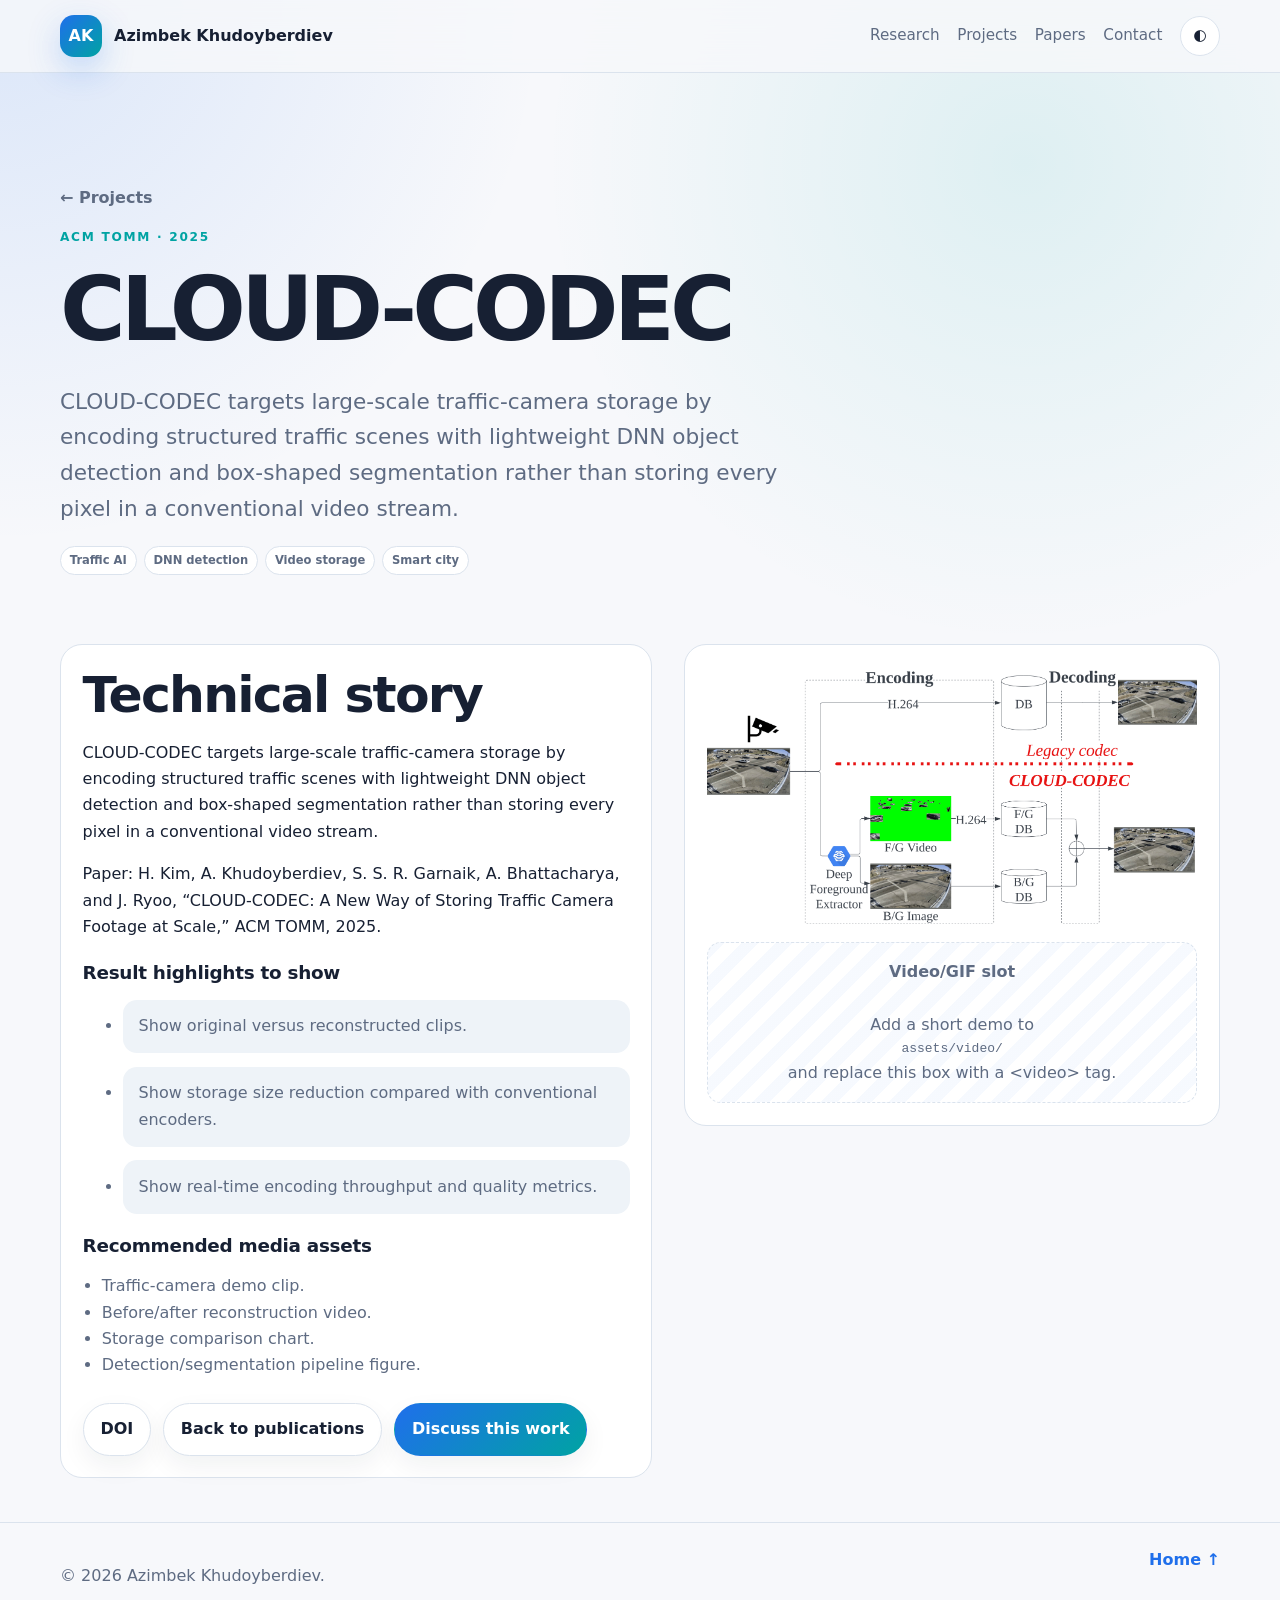
==== projects/cloud-codec.html @ abdb2811 "Initial professional website" ====
<!doctype html>
<html lang="en" data-theme="light">
<head>
  <meta charset="utf-8" />
  <meta name="viewport" content="width=device-width, initial-scale=1" />
  <title>CLOUD-CODEC · Azimbek Khudoyberdiev</title>
  <meta name="description" content="CLOUD-CODEC targets large-scale traffic-camera storage by encoding structured traffic scenes with lightweight DNN object detection and box-shaped segmentation rather than storing every pixel in a conventional video stream." />
  <link rel="icon" href="../assets/img/favicon.svg" type="image/svg+xml" />
  <link rel="stylesheet" href="../assets/css/styles.css" />
</head>
<body>
  <a class="skip-link" href="#main">Skip to main content</a>
  <header class="site-header">
    <nav class="nav" aria-label="Primary navigation">
      <a class="brand" href="../index.html#top"><span class="brand-mark">AK</span><span class="brand-text">Azimbek Khudoyberdiev</span></a>
      <button class="nav-toggle" aria-expanded="false" aria-controls="nav-menu">Menu</button>
      <div class="nav-menu" id="nav-menu">
        <a href="../index.html#research">Research</a>
        <a href="../index.html#projects">Projects</a>
        <a href="../index.html#publications">Papers</a>
        <a href="../index.html#contact">Contact</a>
        <button class="theme-toggle" type="button" aria-label="Toggle dark mode">◐</button>
      </div>
    </nav>
  </header>
  <main id="main">
    <section class="project-hero">
      <div class="container">
        <p class="breadcrumb"><a href="../index.html#projects">← Projects</a></p>
        <p class="eyebrow">ACM TOMM · 2025</p>
        <h1>CLOUD-CODEC</h1>
        <p class="lead">CLOUD-CODEC targets large-scale traffic-camera storage by encoding structured traffic scenes with lightweight DNN object detection and box-shaped segmentation rather than storing every pixel in a conventional video stream.</p>
        <div class="tag-row" style="margin-top:1.2rem"><span>Traffic AI</span><span>DNN detection</span><span>Video storage</span><span>Smart city</span></div>
      </div>
    </section>
    <section class="section-pad" style="padding-top:0">
      <div class="container detail-grid">
        <article class="detail-card">
          <h2>Technical story</h2>
          <p>CLOUD-CODEC targets large-scale traffic-camera storage by encoding structured traffic scenes with lightweight DNN object detection and box-shaped segmentation rather than storing every pixel in a conventional video stream.</p>
          <p>Paper: H. Kim, A. Khudoyberdiev, S. S. R. Garnaik, A. Bhattacharya, and J. Ryoo, “CLOUD-CODEC: A New Way of Storing Traffic Camera Footage at Scale,” ACM TOMM, 2025.</p>
          <h3 style="margin-top:1.4rem">Result highlights to show</h3>
          <ul class="result-list"><li>Show original versus reconstructed clips.</li><li>Show storage size reduction compared with conventional encoders.</li><li>Show real-time encoding throughput and quality metrics.</li></ul>
          <h3 style="margin-top:1.4rem">Recommended media assets</h3>
          <ul class="checklist"><li>Traffic-camera demo clip.</li><li>Before/after reconstruction video.</li><li>Storage comparison chart.</li><li>Detection/segmentation pipeline figure.</li></ul>
          <div class="hero-actions"><a class="button" href="https://doi.org/10.1145/3744649" rel="noopener">DOI</a><a class="button" href="../index.html#publications" rel="noopener">Back to publications</a><a class="button primary" href="mailto:azimbek.khudoyberdiev@stonybrook.edu">Discuss this work</a></div>
        </article>
        <aside class="media-panel">
          <img src="../assets/img/projects/cloud-codec.png" alt="CLOUD-CODEC traffic video storage figure" />
          <div class="video-placeholder">
            <strong>Video/GIF slot</strong><br />
            Add a short demo to <code>assets/video/</code> and replace this box with a &lt;video&gt; tag.
          </div>
        </aside>
      </div>
    </section>
  </main>
  <footer class="footer">
    <div class="container footer-inner"><p>© <span id="year"></span> Azimbek Khudoyberdiev.</p><a href="../index.html#top">Home ↑</a></div>
  </footer>
  <script src="../assets/js/main.js"></script>
</body>
</html>
---- assets/css/styles.css ----
:root {
  color-scheme: light;
  --bg: #f7f8fb;
  --surface: #ffffff;
  --surface-2: #eef3f8;
  --text: #172033;
  --muted: #5e6b82;
  --line: #dbe3ed;
  --brand: #1f6feb;
  --brand-2: #00a3a3;
  --accent: #ffb000;
  --shadow: 0 24px 70px rgba(18, 31, 56, 0.10);
  --radius: 22px;
  --radius-sm: 14px;
  --max: 1160px;
}

html[data-theme="dark"] {
  color-scheme: dark;
  --bg: #0d1117;
  --surface: #111827;
  --surface-2: #161f2d;
  --text: #edf3ff;
  --muted: #b8c2d6;
  --line: #263447;
  --brand: #58a6ff;
  --brand-2: #45d6c6;
  --accent: #ffd166;
  --shadow: 0 24px 70px rgba(0, 0, 0, 0.35);
}

* { box-sizing: border-box; }
html { scroll-behavior: smooth; }
body {
  margin: 0;
  font-family: Inter, ui-sans-serif, system-ui, -apple-system, BlinkMacSystemFont, "Segoe UI", sans-serif;
  background:
    radial-gradient(circle at top left, rgba(31, 111, 235, .13), transparent 34rem),
    radial-gradient(circle at 80% 10%, rgba(0, 163, 163, .10), transparent 30rem),
    var(--bg);
  color: var(--text);
  line-height: 1.65;
}

a { color: inherit; text-decoration: none; }
a:hover { color: var(--brand); }
img { max-width: 100%; display: block; }

.skip-link {
  position: absolute;
  left: 1rem;
  top: -4rem;
  background: var(--brand);
  color: #fff;
  padding: .75rem 1rem;
  border-radius: 999px;
  z-index: 100;
}
.skip-link:focus { top: 1rem; }

.container {
  width: min(100% - 2rem, var(--max));
  margin: 0 auto;
}
.narrow { max-width: 820px; }
.section-pad { padding: 44px 0; }
.section-muted { background: linear-gradient(180deg, rgba(255,255,255,.50), rgba(255,255,255,.20)); }
html[data-theme="dark"] .section-muted { background: linear-gradient(180deg, rgba(255,255,255,.03), rgba(255,255,255,.01)); }

.site-header {
  position: sticky;
  top: 0;
  z-index: 30;
  backdrop-filter: blur(18px);
  background: rgba(247, 248, 251, .82);
  border-bottom: 1px solid var(--line);
}
html[data-theme="dark"] .site-header { background: rgba(13, 17, 23, .82); }
.nav {
  width: min(100% - 2rem, var(--max));
  margin: 0 auto;
  min-height: 72px;
  display: flex;
  align-items: center;
  justify-content: space-between;
  gap: 1rem;
}
.brand { display: inline-flex; align-items: center; gap: .75rem; font-weight: 750; }
.brand-mark {
  width: 42px;
  height: 42px;
  display: grid;
  place-items: center;
  color: #fff;
  background: linear-gradient(135deg, var(--brand), var(--brand-2));
  border-radius: 14px;
  box-shadow: 0 12px 32px rgba(31, 111, 235, .25);
}
.nav-menu { display: flex; align-items: center; gap: 1.1rem; color: var(--muted); font-size: .95rem; }
.nav-menu a { padding: .5rem 0; }
.nav-toggle, .theme-toggle {
  border: 1px solid var(--line);
  background: var(--surface);
  color: var(--text);
  border-radius: 999px;
  padding: .55rem .8rem;
  cursor: pointer;
  font: inherit;
}
.nav-toggle { display: none; }
.theme-toggle { width: 40px; height: 40px; padding: 0; }

.hero {
  padding: 72px 0 64px;
  background: rgba(255, 255, 255, .72);
  border-bottom: 1px solid var(--line);
}
html[data-theme="dark"] .hero { background: rgba(17, 24, 39, .62); }
.hero-grid {
  display: grid;
  grid-template-columns: minmax(0, 1fr) minmax(240px, 300px);
  gap: 2.5rem;
  align-items: start;
}
.eyebrow {
  margin: 0 0 .75rem;
  color: var(--brand-2);
  text-transform: uppercase;
  letter-spacing: .14em;
  font-size: .76rem;
  font-weight: 800;
}
h1, h2, h3 { line-height: 1.13; margin: 0; }
h1 { font-size: clamp(2.6rem, 7vw, 5.7rem); letter-spacing: -.055em; }
.hero h1 { font-size: clamp(2.15rem, 4vw, 3.1rem); letter-spacing: -.025em; }
h2 { font-size: clamp(2rem, 4vw, 3.15rem); letter-spacing: -.035em; }
h3 { font-size: 1.15rem; letter-spacing: -.015em; }
.lead { font-size: clamp(1.08rem, 2vw, 1.35rem); color: var(--muted); max-width: 740px; margin: 1.45rem 0 0; }
.hero .lead { font-size: 1.04rem; max-width: 780px; margin-top: 1.15rem; }
.about-text { color: var(--muted); max-width: 820px; margin: 1rem 0 0; }
.section-intro { color: var(--muted); font-size: 1.08rem; margin-top: 1rem; }
.section-intro.compact { max-width: 720px; }
.hero-actions { display: flex; flex-wrap: wrap; gap: .75rem; margin-top: 1.55rem; }
.button {
  display: inline-flex;
  align-items: center;
  justify-content: center;
  gap: .4rem;
  min-height: 46px;
  padding: .75rem 1.05rem;
  border-radius: 999px;
  background: var(--surface);
  border: 1px solid var(--line);
  box-shadow: 0 10px 26px rgba(18, 31, 56, .06);
  color: var(--text);
  font-weight: 700;
}
.button.primary { background: linear-gradient(135deg, var(--brand), var(--brand-2)); color: #fff; border-color: transparent; }
.button.ghost { background: transparent; }
.text-link { color: var(--brand); font-weight: 800; }
.inline-link { color: var(--brand); font-weight: 750; text-decoration: underline; text-decoration-thickness: 1.5px; text-underline-offset: 3px; }
.quick-meta { display: flex; flex-wrap: wrap; gap: .6rem; margin-top: 1.4rem; }
.quick-meta span, .tag-row span {
  border: 1px solid var(--line);
  background: var(--surface);
  color: var(--muted);
  border-radius: 999px;
  padding: .35rem .7rem;
  font-size: .82rem;
  font-weight: 650;
}
.hero-card {
  background: var(--surface);
  border: 1px solid var(--line);
  border-radius: var(--radius-sm);
  box-shadow: 0 18px 46px rgba(18, 31, 56, .08);
  overflow: hidden;
  justify-self: end;
}
.hero-card img {
  background: var(--surface-2);
  width: 100%;
  aspect-ratio: 4 / 4.2;
  object-fit: cover;
  object-position: center top;
}
.hero-card-content { padding: 1rem; }
.hero-card h2 { font-size: 1.05rem; }
.hero-card p { color: var(--muted); margin: .45rem 0 0; font-size: .86rem; line-height: 1.45; }
.profile-links { display: flex; flex-wrap: wrap; gap: .7rem; margin-top: 1rem; }
.profile-links a, .pub-links a {
  border-bottom: 2px solid rgba(31, 111, 235, .35);
  color: var(--brand);
  font-weight: 800;
}
.small-note { font-size: .85rem; color: var(--muted); }

.split-heading {
  display: flex;
  align-items: end;
  justify-content: space-between;
  gap: 1.5rem;
  margin-bottom: 1.55rem;
}
.section-heading { margin-bottom: 1.55rem; }
.section-heading .section-intro { max-width: 820px; }
.news-grid, .research-grid, .project-grid, .teaching-grid, .skills-grid {
  display: grid;
  gap: 1rem;
}
.news-grid { grid-template-columns: repeat(4, 1fr); }
.news-card, .research-card, .project-card, .teaching-card, .skill-group, .notice-card, .patent-card, .contact-card {
  background: var(--surface);
  border: 1px solid var(--line);
  border-radius: var(--radius);
  box-shadow: 0 18px 50px rgba(18, 31, 56, .06);
}
.news-card { padding: 1.2rem; }
.news-card time { display: inline-block; color: var(--brand-2); font-weight: 850; margin-bottom: .55rem; }
.news-card p, .research-card p, .project-body p, .teaching-card p, .skill-group p, .notice-card p, .patent-card p, .contact-card p { color: var(--muted); }
.research-grid { grid-template-columns: repeat(4, 1fr); }
.research-card { padding: 1.35rem; }
.icon-chip {
  width: 44px;
  height: 44px;
  display: inline-grid;
  place-items: center;
  border-radius: 14px;
  background: var(--surface-2);
  color: var(--brand);
  font-weight: 850;
  margin-bottom: 1rem;
}
.project-grid { grid-template-columns: repeat(3, 1fr); }
.project-card { overflow: hidden; }
.project-card.featured { grid-column: span 1; }
.project-media {
  display: flex;
  align-items: center;
  justify-content: center;
  aspect-ratio: 4 / 3;
  padding: .8rem;
  background: #fff;
  border-bottom: 1px solid var(--line);
}
.project-media img {
  width: 100%;
  height: 100%;
  object-fit: contain;
}
.project-media.portrait-media img { width: auto; max-width: 78%; }
.project-body { padding: 1.25rem; }
.tag-row { display: flex; flex-wrap: wrap; gap: .45rem; margin-bottom: .85rem; }
.tag-row span { font-size: .72rem; padding: .25rem .55rem; }
.mini-list { color: var(--muted); padding-left: 1.1rem; margin: .85rem 0; font-size: .92rem; }

.pub-toolbar { display: flex; flex-wrap: wrap; gap: .55rem; margin-bottom: 1.1rem; }
.filter-button {
  border: 1px solid var(--line);
  background: var(--surface);
  color: var(--muted);
  border-radius: 999px;
  padding: .55rem .85rem;
  font: inherit;
  font-weight: 750;
  cursor: pointer;
}
.filter-button.active { background: var(--text); color: var(--bg); border-color: var(--text); }
.publication-list { display: grid; gap: .85rem; }
.publication {
  background: var(--surface);
  border: 1px solid var(--line);
  border-radius: var(--radius-sm);
  padding: 1.1rem 1.25rem;
}
.publication.is-hidden { display: none; }
.pub-venue { color: var(--brand-2); font-weight: 800; margin: 0 0 .3rem; font-size: .9rem; }
.publication p { color: var(--muted); margin: .55rem 0 0; }
.publication .pub-note { font-size: .92rem; }
.pub-links { display: flex; gap: .8rem; margin-top: .65rem; }

.two-col { display: grid; grid-template-columns: .75fr 1.25fr; gap: 2rem; }
.timeline { display: grid; grid-template-columns: repeat(2, minmax(0, 1fr)); gap: 1rem; }
.timeline article {
  background: var(--surface);
  border: 1px solid var(--line);
  border-radius: var(--radius-sm);
  padding: 1.15rem 1.25rem;
  position: relative;
}
.timeline span { color: var(--brand-2); font-size: .85rem; font-weight: 850; }
.timeline p { color: var(--muted); margin: .45rem 0 0; }
.teaching-grid { grid-template-columns: repeat(2, 1fr); }
.teaching-card, .skill-group, .notice-card { padding: 1.35rem; }
.muted { color: var(--muted); }
.teaching-card ul { margin-bottom: 0; padding-left: 1.15rem; color: var(--muted); }
.skills-grid { grid-template-columns: repeat(4, 1fr); }

.patent-card { padding: 1.35rem; }
.patent-layout {
  display: grid;
  grid-template-columns: minmax(0, .95fr) minmax(420px, 1.05fr);
  gap: 1.35rem;
  align-items: start;
}
.patent-copy > p:first-child { margin-top: 0; }
.patent-meta {
  display: grid;
  grid-template-columns: repeat(2, minmax(0, 1fr));
  gap: .85rem 1rem;
  margin: 1.1rem 0;
}
.patent-meta div {
  border: 1px solid var(--line);
  border-radius: var(--radius-sm);
  background: var(--surface-2);
  padding: .8rem .9rem;
}
.patent-meta dt {
  color: var(--brand-2);
  font-size: .76rem;
  font-weight: 850;
  text-transform: uppercase;
  letter-spacing: .08em;
}
.patent-meta dd {
  margin: .25rem 0 0;
  color: var(--text);
  font-weight: 720;
}
.patent-figures {
  display: grid;
  grid-template-columns: 1fr 1fr;
  gap: 1rem;
  margin-top: 0;
}
.patent-figures figure {
  margin: 0;
  border: 1px solid var(--line);
  border-radius: var(--radius-sm);
  background: #fff;
  overflow: hidden;
}
.patent-figures img {
  width: 100%;
  aspect-ratio: 4 / 3;
  object-fit: contain;
  padding: .75rem;
  background: #fff;
}
.patent-figures figcaption {
  border-top: 1px solid var(--line);
  padding: .65rem .85rem;
  color: var(--muted);
  font-size: .9rem;
  font-weight: 720;
}

.contact-section { padding-bottom: 48px; }
.contact-card {
  display: grid;
  grid-template-columns: 1fr auto;
  gap: 2rem;
  align-items: center;
  padding: 2rem;
  background: linear-gradient(135deg, rgba(31,111,235,.12), rgba(0,163,163,.10)), var(--surface);
}
.contact-actions { display: flex; flex-direction: column; gap: .7rem; align-items: stretch; }
.footer { border-top: 1px solid var(--line); padding: 1.5rem 0; color: var(--muted); }
.footer-inner { display: flex; justify-content: space-between; gap: 1rem; flex-wrap: wrap; }
.footer a { color: var(--brand); font-weight: 800; }

.pdf-viewer {
  margin-top: 1.5rem;
  background: var(--surface);
  border: 1px solid var(--line);
  border-radius: var(--radius);
  box-shadow: 0 18px 50px rgba(18, 31, 56, .06);
  overflow: hidden;
}
.pdf-frame {
  display: block;
  width: 100%;
  height: min(78vh, 900px);
  min-height: 620px;
  border: 0;
  background: var(--surface-2);
}

/* Project pages */
.project-hero { padding: 96px 0 56px; }
.breadcrumb { color: var(--muted); margin-bottom: 1rem; font-weight: 700; }
.detail-grid { display: grid; grid-template-columns: minmax(0, 1.05fr) minmax(320px, .95fr); gap: 2rem; align-items: start; }
.detail-card, .media-panel {
  background: var(--surface);
  border: 1px solid var(--line);
  border-radius: var(--radius);
  padding: 1.35rem;
}
.media-panel img { border-radius: var(--radius-sm); background: var(--surface-2); }
.result-list { display: grid; gap: .85rem; margin-top: 1rem; }
.result-list li {
  background: var(--surface-2);
  border-radius: var(--radius-sm);
  padding: .85rem 1rem;
  color: var(--muted);
}
.video-placeholder {
  border: 1.5px dashed var(--line);
  border-radius: var(--radius-sm);
  min-height: 160px;
  display: grid;
  place-items: center;
  text-align: center;
  color: var(--muted);
  padding: 1rem;
  margin-top: 1rem;
  background: repeating-linear-gradient(135deg, rgba(31,111,235,.04) 0 12px, transparent 12px 24px);
}
.checklist { padding-left: 1.2rem; color: var(--muted); }

@media (max-width: 980px) {
  .hero-grid, .two-col, .patent-layout, .detail-grid, .contact-card { grid-template-columns: 1fr; }
  .hero-card { justify-self: start; max-width: 300px; }
  .news-grid, .research-grid, .skills-grid { grid-template-columns: repeat(2, 1fr); }
  .project-grid { grid-template-columns: repeat(2, 1fr); }
  .contact-actions { flex-direction: row; flex-wrap: wrap; }
}

@media (max-width: 720px) {
  .section-pad { padding: 32px 0; }
  .nav-toggle { display: inline-flex; }
  .nav-menu {
    position: absolute;
    left: 1rem;
    right: 1rem;
    top: 76px;
    display: none;
    flex-direction: column;
    align-items: stretch;
    background: var(--surface);
    border: 1px solid var(--line);
    border-radius: var(--radius);
    padding: 1rem;
    box-shadow: var(--shadow);
  }
  .nav-menu.open { display: flex; }
  .brand-text { display: none; }
  .hero { padding-top: 70px; }
  .split-heading { align-items: start; flex-direction: column; }
  .news-grid, .research-grid, .project-grid, .teaching-grid, .skills-grid { grid-template-columns: 1fr; }
  .timeline { grid-template-columns: 1fr; }
  .patent-meta, .patent-figures { grid-template-columns: 1fr; }
  h1 { font-size: clamp(2.35rem, 12vw, 4rem); }
  .hero-card { transform: none; }
  .contact-actions { flex-direction: column; }
}
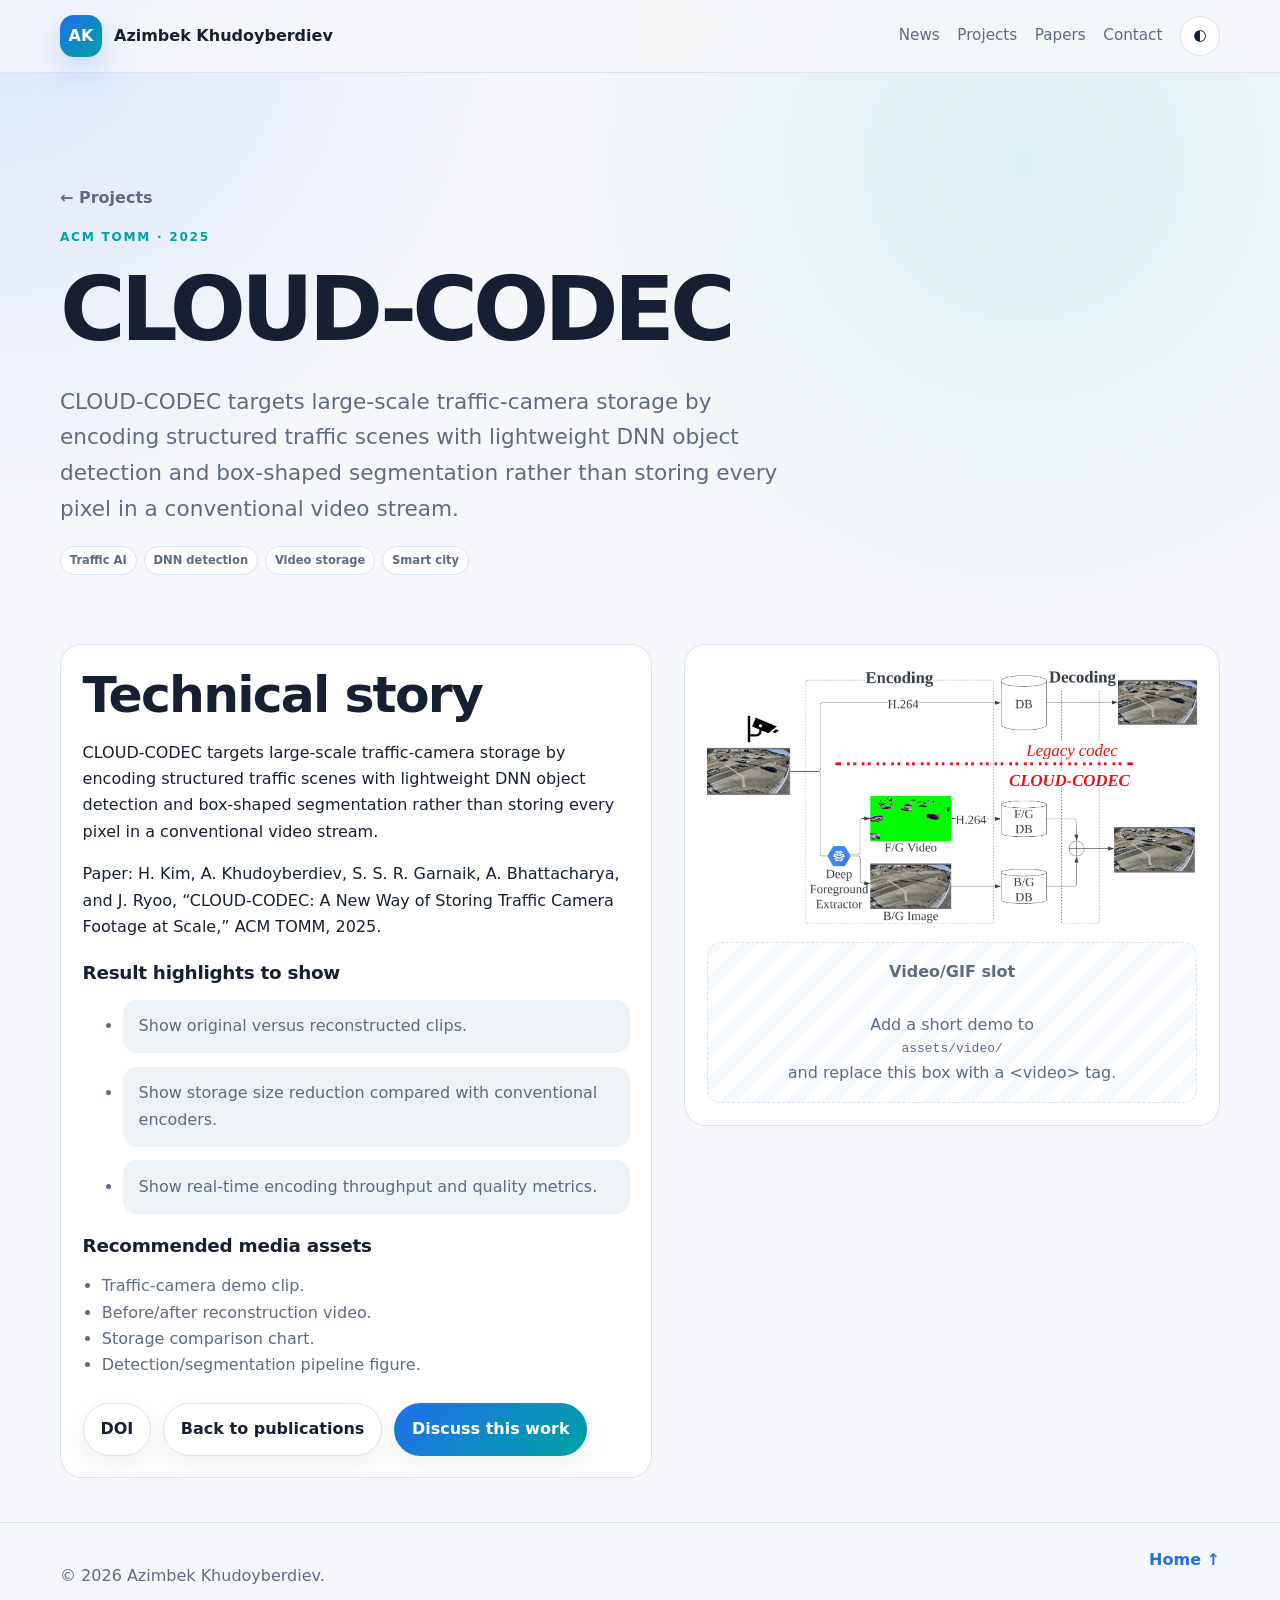
==== commit a12b6f77: "Update portfolio after PhD completion" ====
--- a/projects/cloud-codec.html
+++ b/projects/cloud-codec.html
@@ -15,7 +15,7 @@
       <a class="brand" href="../index.html#top"><span class="brand-mark">AK</span><span class="brand-text">Azimbek Khudoyberdiev</span></a>
       <button class="nav-toggle" aria-expanded="false" aria-controls="nav-menu">Menu</button>
       <div class="nav-menu" id="nav-menu">
-        <a href="../index.html#research">Research</a>
+        <a href="../index.html#news">News</a>
         <a href="../index.html#projects">Projects</a>
         <a href="../index.html#publications">Papers</a>
         <a href="../index.html#contact">Contact</a>
--- a/assets/css/styles.css
+++ b/assets/css/styles.css
@@ -57,6 +57,17 @@
   z-index: 100;
 }
 .skip-link:focus { top: 1rem; }
+.sr-only {
+  position: absolute;
+  width: 1px;
+  height: 1px;
+  padding: 0;
+  margin: -1px;
+  overflow: hidden;
+  clip: rect(0, 0, 0, 0);
+  white-space: nowrap;
+  border: 0;
+}
 
 .container {
   width: min(100% - 2rem, var(--max));
@@ -118,10 +129,11 @@
 html[data-theme="dark"] .hero { background: rgba(17, 24, 39, .62); }
 .hero-grid {
   display: grid;
-  grid-template-columns: minmax(0, 1fr) minmax(240px, 300px);
-  gap: 2.5rem;
+  grid-template-columns: minmax(240px, 300px) minmax(0, 1fr);
+  gap: 3.2rem;
   align-items: start;
 }
+.hero-copy { order: 2; }
 .eyebrow {
   margin: 0 0 .75rem;
   color: var(--brand-2);
@@ -175,7 +187,8 @@
   border-radius: var(--radius-sm);
   box-shadow: 0 18px 46px rgba(18, 31, 56, .08);
   overflow: hidden;
-  justify-self: end;
+  order: 1;
+  justify-self: start;
 }
 .hero-card img {
   background: var(--surface-2);
@@ -184,11 +197,38 @@
   object-fit: cover;
   object-position: center top;
 }
-.hero-card-content { padding: 1rem; }
-.hero-card h2 { font-size: 1.05rem; }
-.hero-card p { color: var(--muted); margin: .45rem 0 0; font-size: .86rem; line-height: 1.45; }
-.profile-links { display: flex; flex-wrap: wrap; gap: .7rem; margin-top: 1rem; }
-.profile-links a, .pub-links a {
+.hero-card-content { padding: 1rem 1.05rem 1.15rem; }
+.hero-card h2 { font-size: 1.08rem; }
+.hero-card p { color: var(--muted); margin: .3rem 0 0; font-size: .86rem; line-height: 1.38; }
+.profile-links { display: flex; flex-wrap: wrap; justify-content: center; gap: .6rem; margin-top: 1.15rem; }
+.icon-link {
+  width: 42px;
+  height: 42px;
+  display: inline-grid;
+  place-items: center;
+  border: 1px solid var(--line);
+  border-radius: 999px;
+  background: var(--surface);
+  color: var(--brand);
+  transition: transform .16s ease, border-color .16s ease, background .16s ease;
+}
+.icon-link:hover,
+.icon-link:focus-visible {
+  background: var(--surface-2);
+  border-color: rgba(31, 111, 235, .45);
+  color: var(--brand);
+  transform: translateY(-1px);
+}
+.icon {
+  width: 20px;
+  height: 20px;
+  fill: none;
+  stroke: currentColor;
+  stroke-width: 2;
+  stroke-linecap: round;
+  stroke-linejoin: round;
+}
+.pub-links a {
   border-bottom: 2px solid rgba(31, 111, 235, .35);
   color: var(--brand);
   font-weight: 800;
@@ -208,7 +248,7 @@
   display: grid;
   gap: 1rem;
 }
-.news-grid { grid-template-columns: repeat(4, 1fr); }
+.news-grid { grid-template-columns: repeat(2, 1fr); }
 .news-card, .research-card, .project-card, .teaching-card, .skill-group, .notice-card, .patent-card, .contact-card {
   background: var(--surface);
   border: 1px solid var(--line);
@@ -216,6 +256,7 @@
   box-shadow: 0 18px 50px rgba(18, 31, 56, .06);
 }
 .news-card { padding: 1.2rem; }
+.news-card-major { grid-column: span 2; border-color: rgba(31, 111, 235, .4); background: linear-gradient(135deg, rgba(31,111,235,.10), rgba(0,163,163,.07)), var(--surface); }
 .news-card time { display: inline-block; color: var(--brand-2); font-weight: 850; margin-bottom: .55rem; }
 .news-card p, .research-card p, .project-body p, .teaching-card p, .skill-group p, .notice-card p, .patent-card p, .contact-card p { color: var(--muted); }
 .research-grid { grid-template-columns: repeat(4, 1fr); }
@@ -359,13 +400,49 @@
 .contact-section { padding-bottom: 48px; }
 .contact-card {
   display: grid;
-  grid-template-columns: 1fr auto;
-  gap: 2rem;
-  align-items: center;
-  padding: 2rem;
+  grid-template-columns: minmax(0, .85fr) minmax(320px, .9fr);
+  gap: 1.6rem;
+  align-items: start;
+  padding: 1.7rem;
   background: linear-gradient(135deg, rgba(31,111,235,.12), rgba(0,163,163,.10)), var(--surface);
 }
-.contact-actions { display: flex; flex-direction: column; gap: .7rem; align-items: stretch; }
+.contact-note { max-width: 560px; margin-bottom: 0; }
+.contact-form {
+  display: grid;
+  gap: .75rem;
+  width: 100%;
+}
+.contact-form label {
+  display: grid;
+  gap: .3rem;
+}
+.contact-form span {
+  color: var(--muted);
+  font-size: .82rem;
+  font-weight: 750;
+}
+.contact-form input,
+.contact-form textarea {
+  width: 100%;
+  border: 1px solid var(--line);
+  border-radius: var(--radius-sm);
+  background: var(--surface);
+  color: var(--text);
+  font: inherit;
+  padding: .72rem .85rem;
+  outline: none;
+}
+.contact-form textarea { resize: vertical; min-height: 112px; }
+.contact-form input:focus,
+.contact-form textarea:focus {
+  border-color: var(--brand);
+  box-shadow: 0 0 0 3px rgba(31, 111, 235, .14);
+}
+.contact-form .button {
+  justify-self: start;
+  min-height: 42px;
+  padding: .62rem 1.1rem;
+}
 .footer { border-top: 1px solid var(--line); padding: 1.5rem 0; color: var(--muted); }
 .footer-inner { display: flex; justify-content: space-between; gap: 1rem; flex-wrap: wrap; }
 .footer a { color: var(--brand); font-weight: 800; }
@@ -421,10 +498,10 @@
 
 @media (max-width: 980px) {
   .hero-grid, .two-col, .patent-layout, .detail-grid, .contact-card { grid-template-columns: 1fr; }
-  .hero-card { justify-self: start; max-width: 300px; }
+  .hero-copy { order: 1; }
+  .hero-card { order: 2; justify-self: start; max-width: 300px; }
   .news-grid, .research-grid, .skills-grid { grid-template-columns: repeat(2, 1fr); }
   .project-grid { grid-template-columns: repeat(2, 1fr); }
-  .contact-actions { flex-direction: row; flex-wrap: wrap; }
 }
 
 @media (max-width: 720px) {
@@ -449,9 +526,9 @@
   .hero { padding-top: 70px; }
   .split-heading { align-items: start; flex-direction: column; }
   .news-grid, .research-grid, .project-grid, .teaching-grid, .skills-grid { grid-template-columns: 1fr; }
+  .news-card-major { grid-column: span 1; }
   .timeline { grid-template-columns: 1fr; }
   .patent-meta, .patent-figures { grid-template-columns: 1fr; }
   h1 { font-size: clamp(2.35rem, 12vw, 4rem); }
   .hero-card { transform: none; }
-  .contact-actions { flex-direction: column; }
-}
+}
